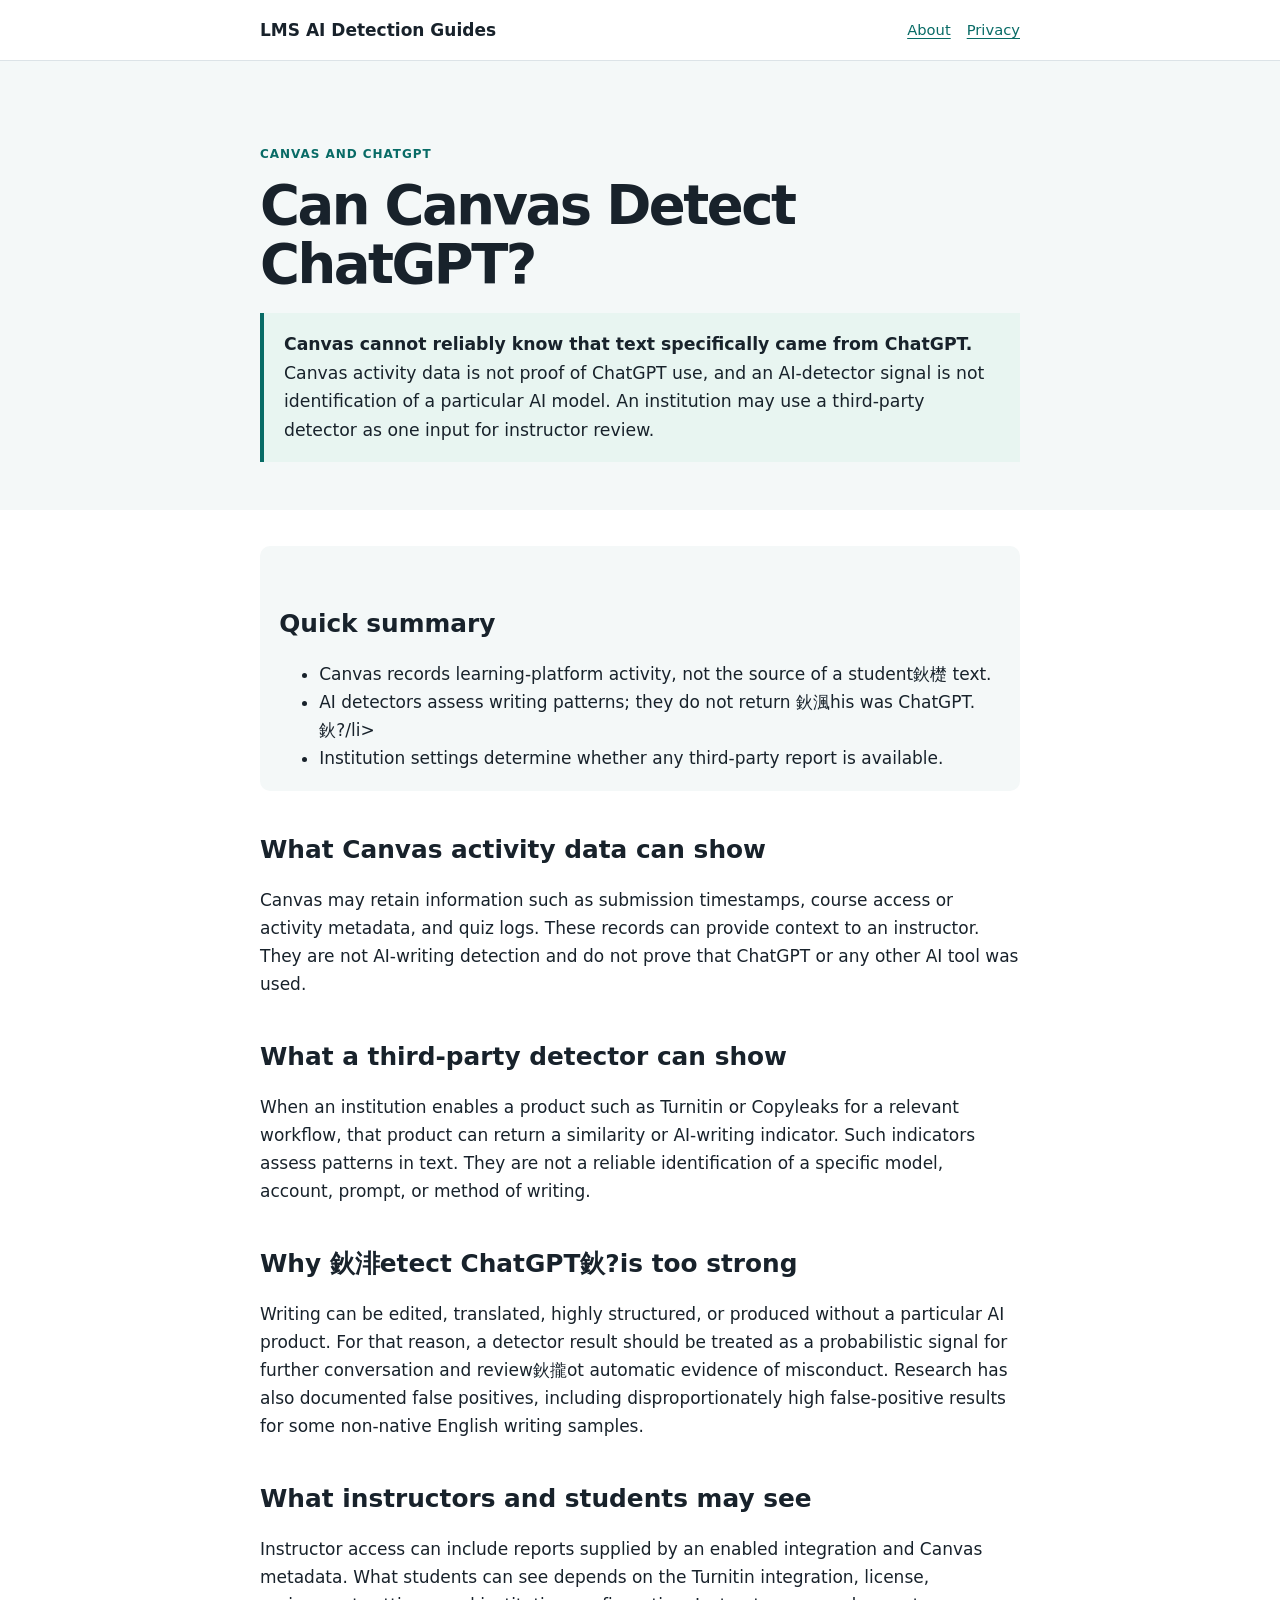
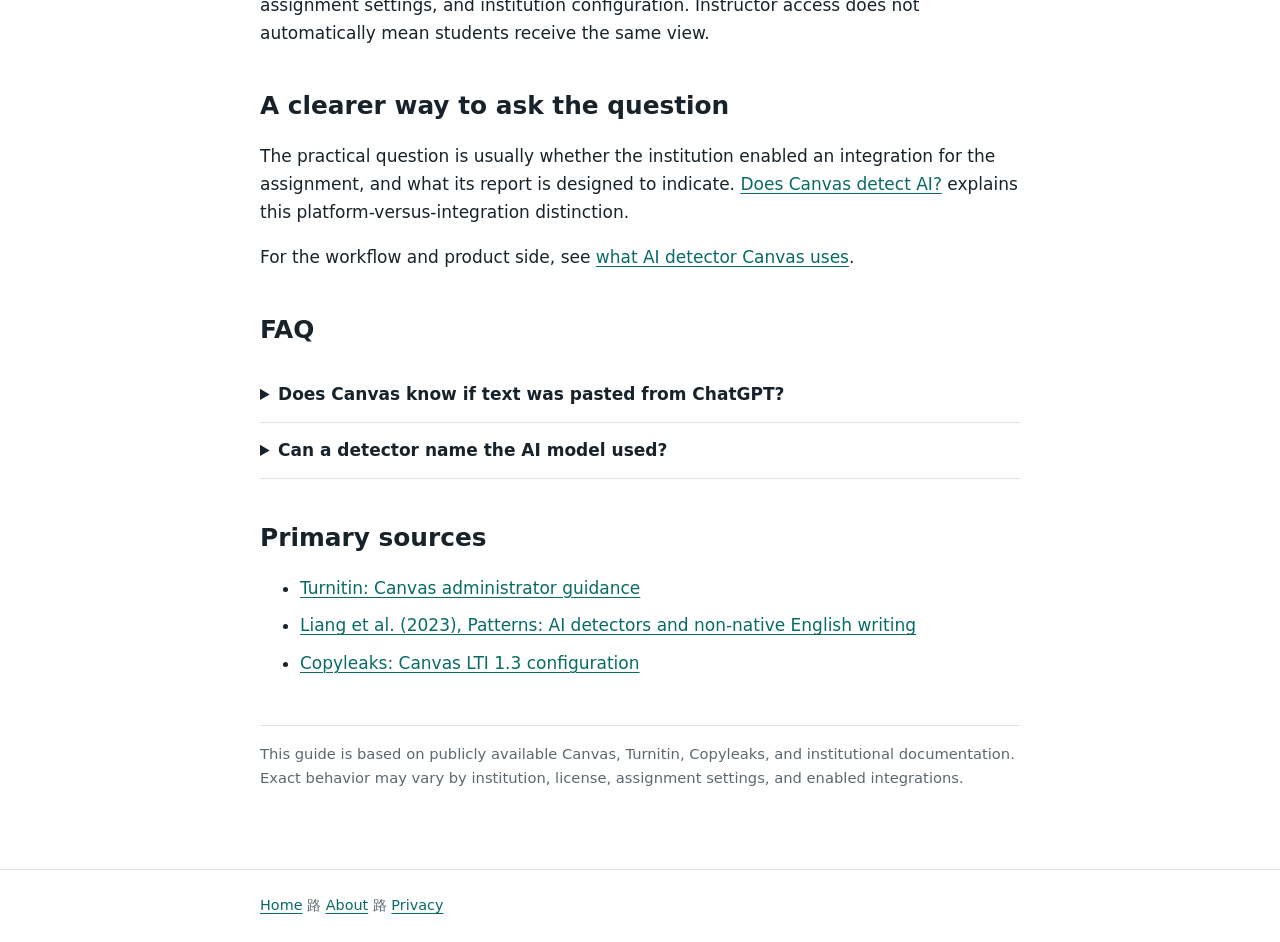
==== can-canvas-detect-chatgpt/index.html @ b273c8b9 "feat: launch canvas ai detection keyword strike" ====
<!doctype html><html lang="en"><head><meta charset="utf-8"><meta name="viewport" content="width=device-width,initial-scale=1"><title>Can Canvas Detect ChatGPT? How Detection Actually Works</title><meta name="description" content="Can Canvas detect ChatGPT? Learn what Canvas activity data and third-party AI detectors can鈥攁nd cannot鈥攕how."><meta name="robots" content="index,follow"><link rel="canonical" href="https://dafeng9920.github.io/can-canvas-detect-chatgpt/"><meta property="og:title" content="Can Canvas Detect ChatGPT? How Detection Actually Works"><meta property="og:description" content="What Canvas and AI detectors can鈥攁nd cannot鈥攕how about ChatGPT."><meta property="og:type" content="article"><meta property="og:url" content="https://dafeng9920.github.io/can-canvas-detect-chatgpt/"><meta name="twitter:card" content="summary"><meta name="twitter:title" content="Can Canvas Detect ChatGPT?"><meta name="twitter:description" content="What Canvas and AI detectors can鈥攁nd cannot鈥攕how about ChatGPT."><link rel="stylesheet" href="/site.css"><script type="application/ld+json">{"@context":"https://schema.org","@type":"Article","headline":"Can Canvas Detect ChatGPT? How Detection Actually Works","mainEntityOfPage":"https://dafeng9920.github.io/can-canvas-detect-chatgpt/"}</script></head><body><header class="nav"><div class="wrap"><a class="brand" href="/">LMS AI Detection Guides</a><nav class="navlinks"><a href="/about/">About</a><a href="/privacy/">Privacy</a></nav></div></header><main><section class="hero"><div class="wrap"><p class="eyebrow">Canvas and ChatGPT</p><h1>Can Canvas Detect ChatGPT?</h1><div class="answer"><strong>Canvas cannot reliably know that text specifically came from ChatGPT.</strong> Canvas activity data is not proof of ChatGPT use, and an AI-detector signal is not identification of a particular AI model. An institution may use a third-party detector as one input for instructor review.</div></div></section><article class="main wrap"><section class="summary"><h2>Quick summary</h2><ul><li>Canvas records learning-platform activity, not the source of a student鈥檚 text.</li><li>AI detectors assess writing patterns; they do not return 鈥渢his was ChatGPT.鈥?/li><li>Institution settings determine whether any third-party report is available.</li></ul></section><h2>What Canvas activity data can show</h2><p>Canvas may retain information such as submission timestamps, course access or activity metadata, and quiz logs. These records can provide context to an instructor. They are not AI-writing detection and do not prove that ChatGPT or any other AI tool was used.</p><h2>What a third-party detector can show</h2><p>When an institution enables a product such as Turnitin or Copyleaks for a relevant workflow, that product can return a similarity or AI-writing indicator. Such indicators assess patterns in text. They are not a reliable identification of a specific model, account, prompt, or method of writing.</p><h2>Why 鈥渄etect ChatGPT鈥?is too strong</h2><p>Writing can be edited, translated, highly structured, or produced without a particular AI product. For that reason, a detector result should be treated as a probabilistic signal for further conversation and review鈥攏ot automatic evidence of misconduct. Research has also documented false positives, including disproportionately high false-positive results for some non-native English writing samples.</p><h2>What instructors and students may see</h2><p>Instructor access can include reports supplied by an enabled integration and Canvas metadata. What students can see depends on the Turnitin integration, license, assignment settings, and institution configuration. Instructor access does not automatically mean students receive the same view.</p><h2>A clearer way to ask the question</h2><p>The practical question is usually whether the institution enabled an integration for the assignment, and what its report is designed to indicate. <a href="/does-canvas-detect-ai/">Does Canvas detect AI?</a> explains this platform-versus-integration distinction.</p><p>For the workflow and product side, see <a href="/what-ai-detector-does-canvas-use/">what AI detector Canvas uses</a>.</p><section class="faq"><h2>FAQ</h2><details><summary>Does Canvas know if text was pasted from ChatGPT?</summary><p>Canvas activity information is not proof of a text source. Do not treat it as a way to establish ChatGPT use.</p></details><details><summary>Can a detector name the AI model used?</summary><p>No. An AI-writing indicator is not a specific model identifier.</p></details></section><h2>Primary sources</h2><ul class="sources"><li><a href="https://qa-help.turnitin.com/integrity/administrator/canvas.htm">Turnitin: Canvas administrator guidance</a></li><li><a href="https://doi.org/10.1016/j.patter.2023.100779">Liang et al. (2023), Patterns: AI detectors and non-native English writing</a></li><li><a href="https://help.copyleaks.com/hc/en-us/articles/23768685777421">Copyleaks: Canvas LTI 1.3 configuration</a></li></ul><p class="note">This guide is based on publicly available Canvas, Turnitin, Copyleaks, and institutional documentation. Exact behavior may vary by institution, license, assignment settings, and enabled integrations.</p></article></main><footer class="footer"><div class="wrap"><a href="/">Home</a> 路 <a href="/about/">About</a> 路 <a href="/privacy/">Privacy</a></div></footer></body></html>
---- site.css ----
:root{--ink:#18222b;--muted:#5c6770;--line:#dce3e7;--paper:#fff;--wash:#f4f8f8;--brand:#086b66;--brand-dark:#064b48;--accent:#e8f5f1}*{box-sizing:border-box}body{margin:0;color:var(--ink);font:17px/1.65 system-ui,-apple-system,"Segoe UI",sans-serif;background:var(--paper)}a{color:var(--brand);text-decoration-thickness:1px;text-underline-offset:3px}a:hover{color:var(--brand-dark)}.wrap{width:min(100% - 2.5rem,760px);margin:auto}.nav{border-bottom:1px solid var(--line);padding:1rem 0}.nav .wrap{display:flex;justify-content:space-between;gap:1rem;align-items:center}.brand{font-weight:800;color:var(--ink);text-decoration:none}.navlinks{display:flex;gap:1rem;font-size:.92rem}.hero{padding:4.5rem 0 3rem;background:var(--wash)}.eyebrow{color:var(--brand);font-weight:800;text-transform:uppercase;letter-spacing:.08em;font-size:.75rem}h1{font-size:clamp(2rem,6vw,3.4rem);line-height:1.08;letter-spacing:-.045em;margin:.35rem 0 1.15rem}h2{font-size:1.55rem;line-height:1.22;margin-top:2.75rem}h3{font-size:1.12rem;margin-top:1.5rem}.lead{font-size:1.18rem;max-width:680px}.main{padding:2.25rem 0 4rem}.answer{border-left:4px solid var(--brand);background:var(--accent);padding:1.1rem 1.25rem;font-size:1.08rem}.cards{display:grid;gap:1rem;margin:2rem 0}.card{border:1px solid var(--line);border-radius:10px;padding:1.2rem;background:#fff}.card h2,.card h3{margin-top:0}.flow{display:grid;grid-template-columns:repeat(5,1fr);gap:.5rem;margin:1.5rem 0}.flow div{background:var(--accent);border-radius:8px;padding:.75rem;font-size:.88rem;text-align:center;font-weight:700}.summary{background:var(--wash);border-radius:10px;padding:1.2rem}.summary ul{margin-bottom:0}.note{font-size:.92rem;color:var(--muted);border-top:1px solid var(--line);margin-top:3rem;padding-top:1rem}.sources li{margin:.6rem 0}.footer{border-top:1px solid var(--line);padding:1.5rem 0;color:var(--muted);font-size:.9rem}.faq details{border-bottom:1px solid var(--line);padding:.85rem 0}.faq summary{cursor:pointer;font-weight:700}@media(max-width:620px){.nav .wrap{align-items:flex-start}.navlinks{gap:.6rem;flex-wrap:wrap;justify-content:flex-end}.hero{padding:3rem 0 2rem}.flow{grid-template-columns:1fr}.flow div:after{content:"↓";display:block;color:var(--brand)}.flow div:last-child:after{display:none}}
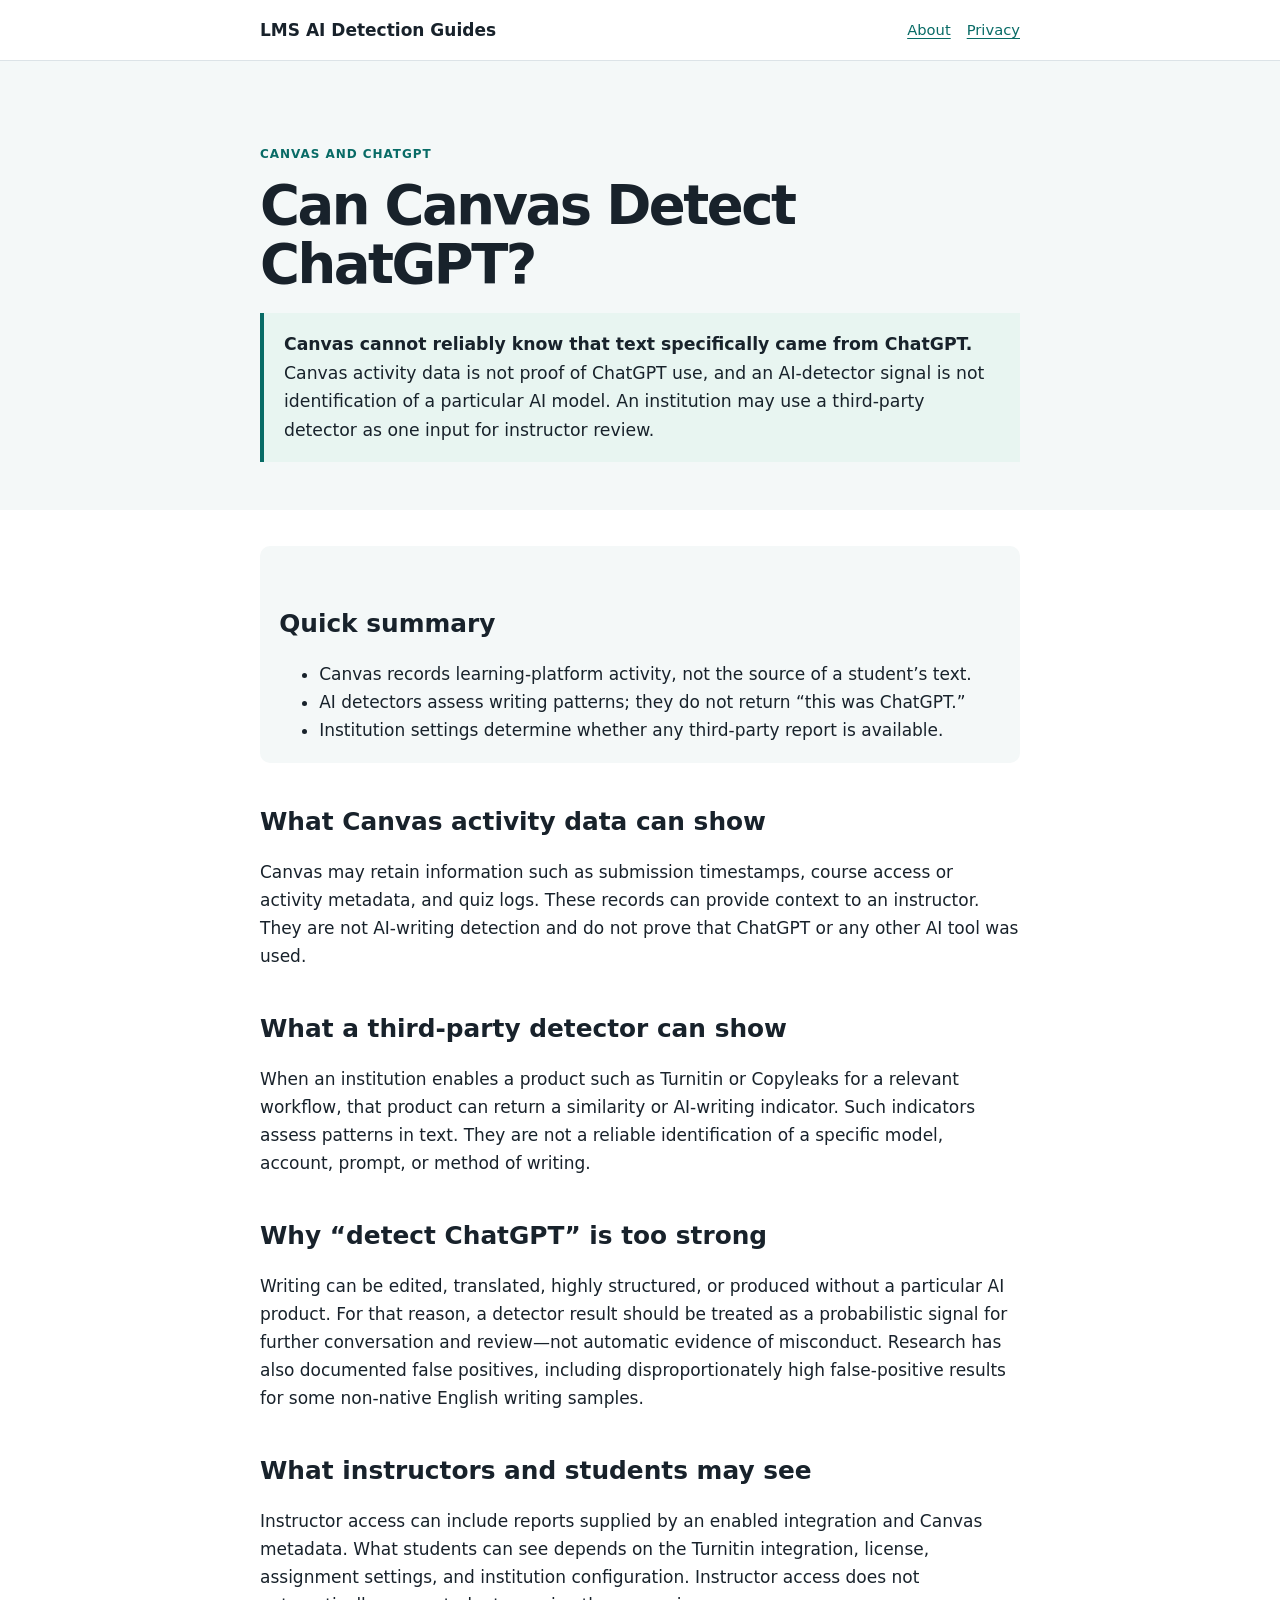
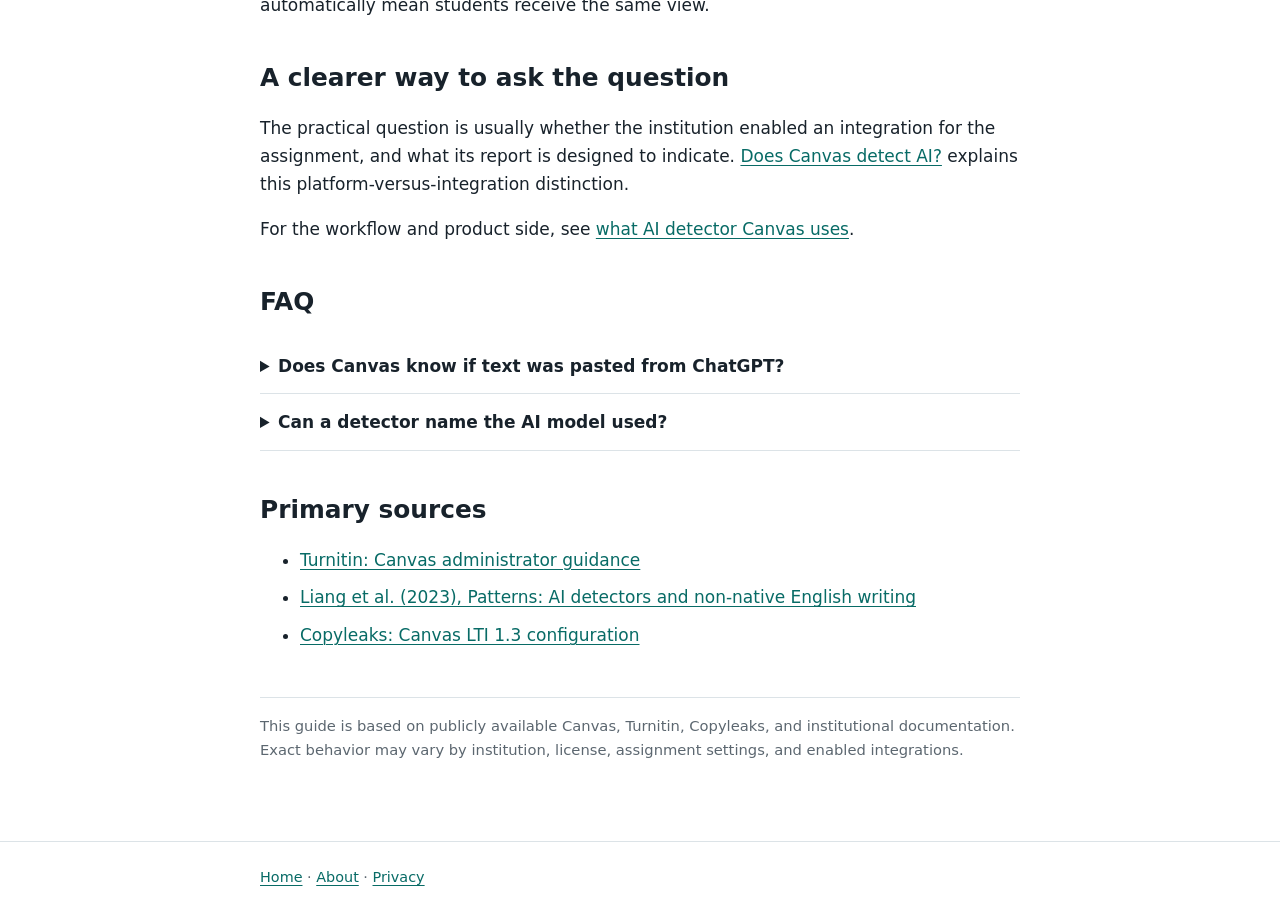
==== commit 89132a13: "fix: repair canvas pages encoding and html" ====
--- a/can-canvas-detect-chatgpt/index.html
+++ b/can-canvas-detect-chatgpt/index.html
@@ -1 +1 @@
-<!doctype html><html lang="en"><head><meta charset="utf-8"><meta name="viewport" content="width=device-width,initial-scale=1"><title>Can Canvas Detect ChatGPT? How Detection Actually Works</title><meta name="description" content="Can Canvas detect ChatGPT? Learn what Canvas activity data and third-party AI detectors can鈥攁nd cannot鈥攕how."><meta name="robots" content="index,follow"><link rel="canonical" href="https://dafeng9920.github.io/can-canvas-detect-chatgpt/"><meta property="og:title" content="Can Canvas Detect ChatGPT? How Detection Actually Works"><meta property="og:description" content="What Canvas and AI detectors can鈥攁nd cannot鈥攕how about ChatGPT."><meta property="og:type" content="article"><meta property="og:url" content="https://dafeng9920.github.io/can-canvas-detect-chatgpt/"><meta name="twitter:card" content="summary"><meta name="twitter:title" content="Can Canvas Detect ChatGPT?"><meta name="twitter:description" content="What Canvas and AI detectors can鈥攁nd cannot鈥攕how about ChatGPT."><link rel="stylesheet" href="/site.css"><script type="application/ld+json">{"@context":"https://schema.org","@type":"Article","headline":"Can Canvas Detect ChatGPT? How Detection Actually Works","mainEntityOfPage":"https://dafeng9920.github.io/can-canvas-detect-chatgpt/"}</script></head><body><header class="nav"><div class="wrap"><a class="brand" href="/">LMS AI Detection Guides</a><nav class="navlinks"><a href="/about/">About</a><a href="/privacy/">Privacy</a></nav></div></header><main><section class="hero"><div class="wrap"><p class="eyebrow">Canvas and ChatGPT</p><h1>Can Canvas Detect ChatGPT?</h1><div class="answer"><strong>Canvas cannot reliably know that text specifically came from ChatGPT.</strong> Canvas activity data is not proof of ChatGPT use, and an AI-detector signal is not identification of a particular AI model. An institution may use a third-party detector as one input for instructor review.</div></div></section><article class="main wrap"><section class="summary"><h2>Quick summary</h2><ul><li>Canvas records learning-platform activity, not the source of a student鈥檚 text.</li><li>AI detectors assess writing patterns; they do not return 鈥渢his was ChatGPT.鈥?/li><li>Institution settings determine whether any third-party report is available.</li></ul></section><h2>What Canvas activity data can show</h2><p>Canvas may retain information such as submission timestamps, course access or activity metadata, and quiz logs. These records can provide context to an instructor. They are not AI-writing detection and do not prove that ChatGPT or any other AI tool was used.</p><h2>What a third-party detector can show</h2><p>When an institution enables a product such as Turnitin or Copyleaks for a relevant workflow, that product can return a similarity or AI-writing indicator. Such indicators assess patterns in text. They are not a reliable identification of a specific model, account, prompt, or method of writing.</p><h2>Why 鈥渄etect ChatGPT鈥?is too strong</h2><p>Writing can be edited, translated, highly structured, or produced without a particular AI product. For that reason, a detector result should be treated as a probabilistic signal for further conversation and review鈥攏ot automatic evidence of misconduct. Research has also documented false positives, including disproportionately high false-positive results for some non-native English writing samples.</p><h2>What instructors and students may see</h2><p>Instructor access can include reports supplied by an enabled integration and Canvas metadata. What students can see depends on the Turnitin integration, license, assignment settings, and institution configuration. Instructor access does not automatically mean students receive the same view.</p><h2>A clearer way to ask the question</h2><p>The practical question is usually whether the institution enabled an integration for the assignment, and what its report is designed to indicate. <a href="/does-canvas-detect-ai/">Does Canvas detect AI?</a> explains this platform-versus-integration distinction.</p><p>For the workflow and product side, see <a href="/what-ai-detector-does-canvas-use/">what AI detector Canvas uses</a>.</p><section class="faq"><h2>FAQ</h2><details><summary>Does Canvas know if text was pasted from ChatGPT?</summary><p>Canvas activity information is not proof of a text source. Do not treat it as a way to establish ChatGPT use.</p></details><details><summary>Can a detector name the AI model used?</summary><p>No. An AI-writing indicator is not a specific model identifier.</p></details></section><h2>Primary sources</h2><ul class="sources"><li><a href="https://qa-help.turnitin.com/integrity/administrator/canvas.htm">Turnitin: Canvas administrator guidance</a></li><li><a href="https://doi.org/10.1016/j.patter.2023.100779">Liang et al. (2023), Patterns: AI detectors and non-native English writing</a></li><li><a href="https://help.copyleaks.com/hc/en-us/articles/23768685777421">Copyleaks: Canvas LTI 1.3 configuration</a></li></ul><p class="note">This guide is based on publicly available Canvas, Turnitin, Copyleaks, and institutional documentation. Exact behavior may vary by institution, license, assignment settings, and enabled integrations.</p></article></main><footer class="footer"><div class="wrap"><a href="/">Home</a> 路 <a href="/about/">About</a> 路 <a href="/privacy/">Privacy</a></div></footer></body></html>
+<!doctype html><html lang="en"><head><meta charset="utf-8"><meta name="viewport" content="width=device-width,initial-scale=1"><title>Can Canvas Detect ChatGPT? How Detection Actually Works</title><meta name="description" content="Can Canvas detect ChatGPT? Learn what Canvas activity data and third-party AI detectors can—and cannot—show."><meta name="robots" content="index,follow"><link rel="canonical" href="https://dafeng9920.github.io/can-canvas-detect-chatgpt/"><meta property="og:title" content="Can Canvas Detect ChatGPT? How Detection Actually Works"><meta property="og:description" content="What Canvas and AI detectors can—and cannot—show about ChatGPT."><meta property="og:type" content="article"><meta property="og:url" content="https://dafeng9920.github.io/can-canvas-detect-chatgpt/"><meta name="twitter:card" content="summary"><meta name="twitter:title" content="Can Canvas Detect ChatGPT?"><meta name="twitter:description" content="What Canvas and AI detectors can—and cannot—show about ChatGPT."><link rel="stylesheet" href="/site.css"><script type="application/ld+json">{"@context":"https://schema.org","@type":"Article","headline":"Can Canvas Detect ChatGPT? How Detection Actually Works","mainEntityOfPage":"https://dafeng9920.github.io/can-canvas-detect-chatgpt/"}</script></head><body><header class="nav"><div class="wrap"><a class="brand" href="/">LMS AI Detection Guides</a><nav class="navlinks"><a href="/about/">About</a><a href="/privacy/">Privacy</a></nav></div></header><main><section class="hero"><div class="wrap"><p class="eyebrow">Canvas and ChatGPT</p><h1>Can Canvas Detect ChatGPT?</h1><div class="answer"><strong>Canvas cannot reliably know that text specifically came from ChatGPT.</strong> Canvas activity data is not proof of ChatGPT use, and an AI-detector signal is not identification of a particular AI model. An institution may use a third-party detector as one input for instructor review.</div></div></section><article class="main wrap"><section class="summary"><h2>Quick summary</h2><ul><li>Canvas records learning-platform activity, not the source of a student’s text.</li><li>AI detectors assess writing patterns; they do not return “this was ChatGPT.”</li><li>Institution settings determine whether any third-party report is available.</li></ul></section><h2>What Canvas activity data can show</h2><p>Canvas may retain information such as submission timestamps, course access or activity metadata, and quiz logs. These records can provide context to an instructor. They are not AI-writing detection and do not prove that ChatGPT or any other AI tool was used.</p><h2>What a third-party detector can show</h2><p>When an institution enables a product such as Turnitin or Copyleaks for a relevant workflow, that product can return a similarity or AI-writing indicator. Such indicators assess patterns in text. They are not a reliable identification of a specific model, account, prompt, or method of writing.</p><h2>Why “detect ChatGPT” is too strong</h2><p>Writing can be edited, translated, highly structured, or produced without a particular AI product. For that reason, a detector result should be treated as a probabilistic signal for further conversation and review—not automatic evidence of misconduct. Research has also documented false positives, including disproportionately high false-positive results for some non-native English writing samples.</p><h2>What instructors and students may see</h2><p>Instructor access can include reports supplied by an enabled integration and Canvas metadata. What students can see depends on the Turnitin integration, license, assignment settings, and institution configuration. Instructor access does not automatically mean students receive the same view.</p><h2>A clearer way to ask the question</h2><p>The practical question is usually whether the institution enabled an integration for the assignment, and what its report is designed to indicate. <a href="/does-canvas-detect-ai/">Does Canvas detect AI?</a> explains this platform-versus-integration distinction.</p><p>For the workflow and product side, see <a href="/what-ai-detector-does-canvas-use/">what AI detector Canvas uses</a>.</p><section class="faq"><h2>FAQ</h2><details><summary>Does Canvas know if text was pasted from ChatGPT?</summary><p>Canvas activity information is not proof of a text source. Do not treat it as a way to establish ChatGPT use.</p></details><details><summary>Can a detector name the AI model used?</summary><p>No. An AI-writing indicator is not a specific model identifier.</p></details></section><h2>Primary sources</h2><ul class="sources"><li><a href="https://qa-help.turnitin.com/integrity/administrator/canvas.htm">Turnitin: Canvas administrator guidance</a></li><li><a href="https://doi.org/10.1016/j.patter.2023.100779">Liang et al. (2023), Patterns: AI detectors and non-native English writing</a></li><li><a href="https://help.copyleaks.com/hc/en-us/articles/23768685777421">Copyleaks: Canvas LTI 1.3 configuration</a></li></ul><p class="note">This guide is based on publicly available Canvas, Turnitin, Copyleaks, and institutional documentation. Exact behavior may vary by institution, license, assignment settings, and enabled integrations.</p></article></main><footer class="footer"><div class="wrap"><a href="/">Home</a> · <a href="/about/">About</a> · <a href="/privacy/">Privacy</a></div></footer></body></html>
